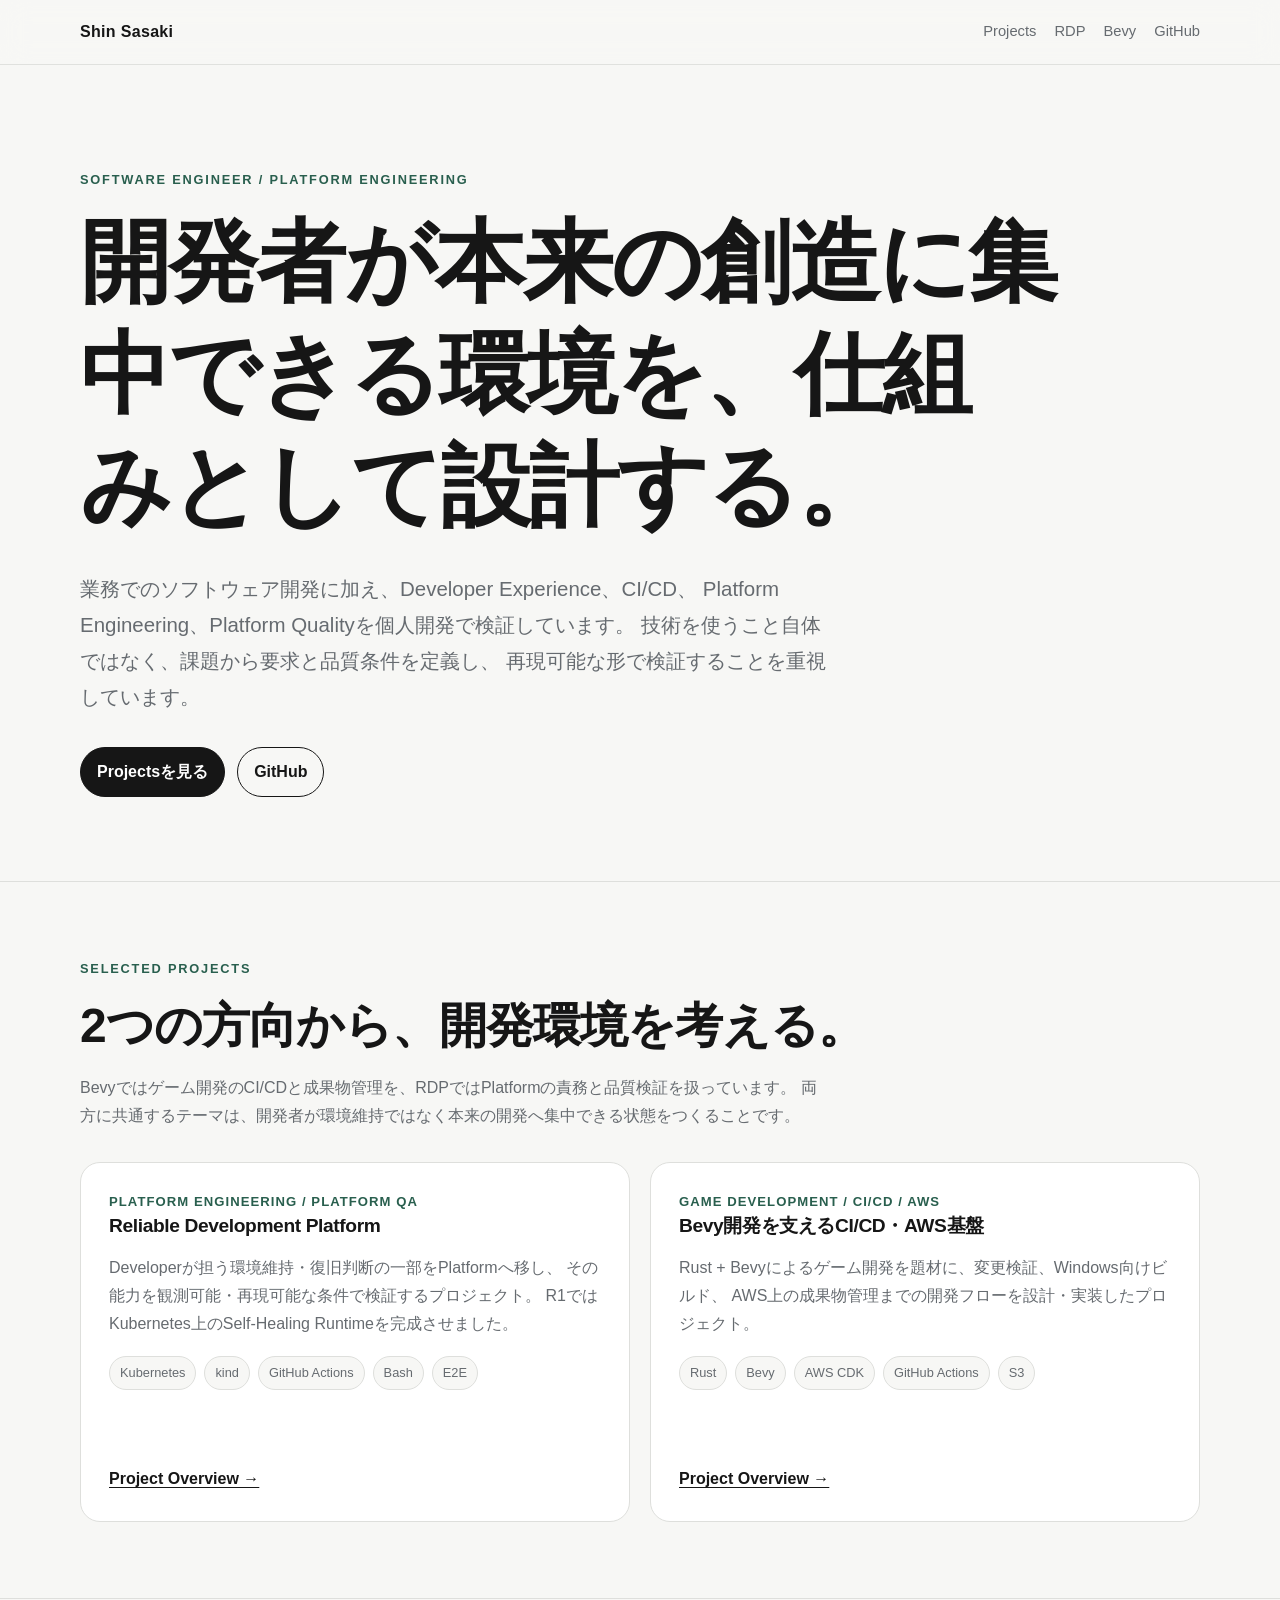
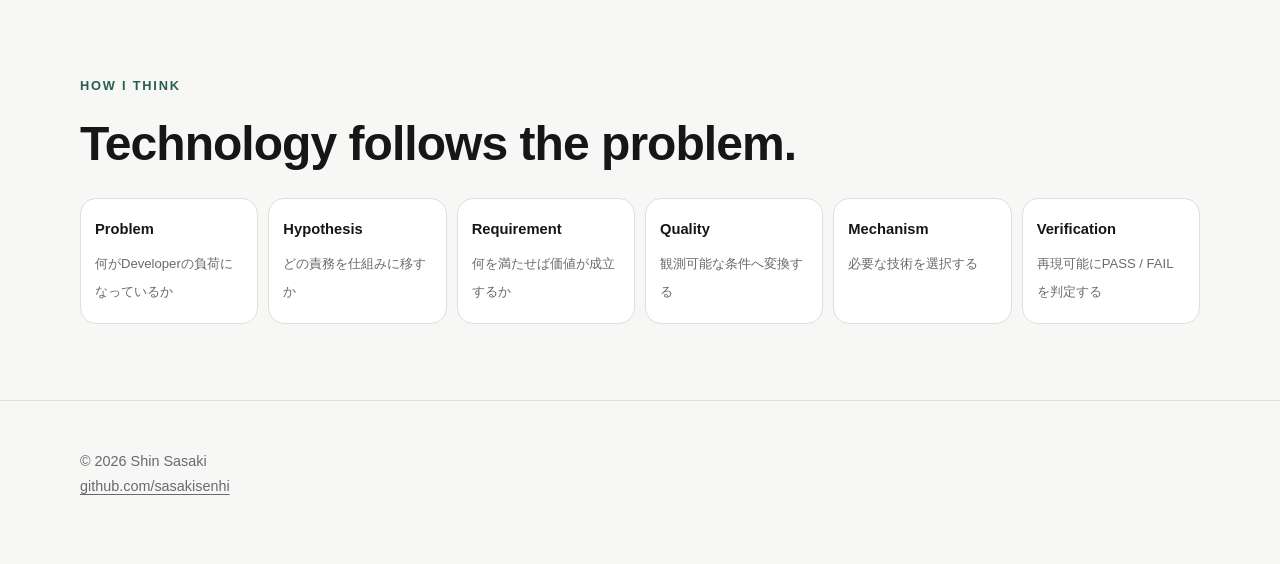
==== index.html @ 3844e2df "Standardize portfolio name to Shin Sasaki" ====
<!doctype html>
<html lang="ja">
<head>
  <meta charset="utf-8">
  <meta name="viewport" content="width=device-width, initial-scale=1">
  <meta name="description" content="佐々木 心のPlatform Engineering / Developer Experienceポートフォリオ">
  <title>佐々木 心 | Engineering Portfolio</title>
  <link rel="stylesheet" href="assets/styles.css">
</head>
<body>
<header class="site-header">
  <div class="container nav">
    <a class="brand" href="index.html">Shin Sasaki</a>
    <nav class="nav-links" aria-label="Primary">
      <a href="#projects">Projects</a>
      <a href="rdp.html">RDP</a>
      <a href="bevy.html">Bevy</a>
      <a href="https://github.com/sasakisenhi">GitHub</a>
    </nav>
  </div>
</header>

<main>
  <section class="hero">
    <div class="container">
      <p class="eyebrow">Software Engineer / Platform Engineering</p>
      <h1>開発者が本来の創造に集中できる環境を、仕組みとして設計する。</h1>
      <p class="lead">
        業務でのソフトウェア開発に加え、Developer Experience、CI/CD、
        Platform Engineering、Platform Qualityを個人開発で検証しています。
        技術を使うこと自体ではなく、課題から要求と品質条件を定義し、
        再現可能な形で検証することを重視しています。
      </p>
      <div class="hero-actions">
        <a class="button primary" href="#projects">Projectsを見る</a>
        <a class="button" href="https://github.com/sasakisenhi">GitHub</a>
      </div>
    </div>
  </section>

  <section class="section" id="projects">
    <div class="container">
      <p class="eyebrow">Selected Projects</p>
      <h2>2つの方向から、開発環境を考える。</h2>
      <p class="section-intro">
        Bevyではゲーム開発のCI/CDと成果物管理を、RDPではPlatformの責務と品質検証を扱っています。
        両方に共通するテーマは、開発者が環境維持ではなく本来の開発へ集中できる状態をつくることです。
      </p>

      <div class="grid-2">
        <article class="card project-card">
          <div>
            <div class="meta">Platform Engineering / Platform QA</div>
            <h3>Reliable Development Platform</h3>
            <p>
              Developerが担う環境維持・復旧判断の一部をPlatformへ移し、
              その能力を観測可能・再現可能な条件で検証するプロジェクト。
              R1ではKubernetes上のSelf-Healing Runtimeを完成させました。
            </p>
            <div class="tags">
              <span class="tag">Kubernetes</span><span class="tag">kind</span>
              <span class="tag">GitHub Actions</span><span class="tag">Bash</span>
              <span class="tag">E2E</span>
            </div>
          </div>
          <a class="card-link" href="rdp.html">Project Overview →</a>
        </article>

        <article class="card project-card">
          <div>
            <div class="meta">Game Development / CI/CD / AWS</div>
            <h3>Bevy開発を支えるCI/CD・AWS基盤</h3>
            <p>
              Rust + Bevyによるゲーム開発を題材に、変更検証、Windows向けビルド、
              AWS上の成果物管理までの開発フローを設計・実装したプロジェクト。
            </p>
            <div class="tags">
              <span class="tag">Rust</span><span class="tag">Bevy</span>
              <span class="tag">AWS CDK</span><span class="tag">GitHub Actions</span>
              <span class="tag">S3</span>
            </div>
          </div>
          <a class="card-link" href="bevy.html">Project Overview →</a>
        </article>
      </div>
    </div>
  </section>

  <section class="section">
    <div class="container">
      <p class="eyebrow">How I Think</p>
      <h2>Technology follows the problem.</h2>
      <div class="flow">
        <div class="flow-step"><strong>Problem</strong><span>何がDeveloperの負荷になっているか</span></div>
        <div class="flow-step"><strong>Hypothesis</strong><span>どの責務を仕組みに移すか</span></div>
        <div class="flow-step"><strong>Requirement</strong><span>何を満たせば価値が成立するか</span></div>
        <div class="flow-step"><strong>Quality</strong><span>観測可能な条件へ変換する</span></div>
        <div class="flow-step"><strong>Mechanism</strong><span>必要な技術を選択する</span></div>
        <div class="flow-step"><strong>Verification</strong><span>再現可能にPASS / FAILを判定する</span></div>
      </div>
    </div>
  </section>
</main>

<footer>
  <div class="container">
    <div>© 2026 Shin Sasaki</div>
    <div><a href="https://github.com/sasakisenhi">github.com/sasakisenhi</a></div>
  </div>
</footer>
</body>
</html>
---- assets/styles.css ----
:root {
  --bg: #f7f7f5;
  --surface: #ffffff;
  --text: #161616;
  --muted: #666b70;
  --line: #dedfdc;
  --accent: #295f4e;
  --accent-soft: #e9f1ed;
  --code: #f0f1ee;
  --max: 1120px;
}

* { box-sizing: border-box; }
html { scroll-behavior: smooth; }
body {
  margin: 0;
  background: var(--bg);
  color: var(--text);
  font-family: -apple-system, BlinkMacSystemFont, "Segoe UI", "Noto Sans JP",
    "Hiragino Kaku Gothic ProN", "Yu Gothic", sans-serif;
  line-height: 1.75;
}
a { color: inherit; text-decoration-thickness: 1px; text-underline-offset: 3px; }
a:hover { color: var(--accent); }
.container { width: min(calc(100% - 40px), var(--max)); margin: 0 auto; }
.site-header {
  position: sticky; top: 0; z-index: 20;
  backdrop-filter: blur(14px);
  background: rgba(247,247,245,.88);
  border-bottom: 1px solid rgba(222,223,220,.9);
}
.nav { min-height: 64px; display: flex; align-items: center; justify-content: space-between; gap: 24px; }
.brand { font-weight: 700; text-decoration: none; letter-spacing: .02em; }
.nav-links { display: flex; flex-wrap: wrap; gap: 18px; font-size: .92rem; color: var(--muted); }
.nav-links a { text-decoration: none; }
.hero { padding: 104px 0 84px; }
.eyebrow {
  margin: 0 0 16px; color: var(--accent); font-weight: 700;
  font-size: .8rem; letter-spacing: .14em; text-transform: uppercase;
}
h1, h2, h3 { line-height: 1.25; letter-spacing: -.02em; }
h1 { font-size: clamp(2.7rem, 7vw, 5.6rem); margin: 0; max-width: 980px; font-weight: 760; }
h2 { font-size: clamp(1.8rem, 4vw, 3rem); margin: 0 0 18px; }
h3 { font-size: 1.2rem; margin: 0 0 10px; }
.lead { max-width: 760px; font-size: clamp(1.05rem, 2vw, 1.28rem); color: var(--muted); margin: 28px 0 0; }
.hero-actions { display: flex; flex-wrap: wrap; gap: 12px; margin-top: 32px; }
.button {
  display: inline-flex; align-items: center; justify-content: center;
  padding: 10px 16px; border: 1px solid var(--text); border-radius: 999px;
  text-decoration: none; font-weight: 650; background: transparent;
}
.button.primary { background: var(--text); color: white; }
.button.primary:hover { background: var(--accent); border-color: var(--accent); color: white; }
.section { padding: 76px 0; border-top: 1px solid var(--line); }
.section-intro { max-width: 740px; color: var(--muted); margin-bottom: 32px; }
.grid-2 { display: grid; grid-template-columns: repeat(2, minmax(0,1fr)); gap: 20px; }
.grid-3 { display: grid; grid-template-columns: repeat(3, minmax(0,1fr)); gap: 16px; }
.card {
  background: var(--surface); border: 1px solid var(--line); border-radius: 20px;
  padding: 28px;
}
.project-card {
  min-height: 360px; display: flex; flex-direction: column; justify-content: space-between;
}
.project-card .meta { color: var(--accent); font-size: .82rem; font-weight: 700; letter-spacing: .08em; text-transform: uppercase; }
.project-card p { color: var(--muted); }
.tags { display: flex; flex-wrap: wrap; gap: 8px; margin: 18px 0 0; }
.tag { border: 1px solid var(--line); border-radius: 999px; padding: 5px 10px; font-size: .8rem; color: var(--muted); background: var(--bg); }
.card-link { margin-top: 28px; font-weight: 700; }
.diagram {
  background: var(--surface); border: 1px solid var(--line); border-radius: 24px;
  padding: 22px; overflow-x: auto;
}
.diagram svg { display: block; width: 100%; height: auto; min-width: 700px; }
.kicker {
  display: inline-block; background: var(--accent-soft); color: var(--accent);
  border-radius: 999px; padding: 5px 10px; font-weight: 700; font-size: .8rem;
}
.metric { font-size: 2rem; font-weight: 760; line-height: 1.1; margin-bottom: 6px; }
.muted { color: var(--muted); }
.callout {
  border-left: 3px solid var(--accent); padding: 16px 0 16px 20px;
  max-width: 850px; font-size: 1.1rem;
}
.flow {
  display: grid; grid-template-columns: repeat(6, minmax(120px,1fr)); gap: 10px;
  align-items: stretch; margin-top: 24px;
}
.flow-step {
  background: var(--surface); border: 1px solid var(--line); border-radius: 16px;
  padding: 18px 14px; min-height: 110px;
}
.flow-step strong { display: block; font-size: .92rem; margin-bottom: 7px; }
.flow-step span { color: var(--muted); font-size: .82rem; }
.list-clean { list-style: none; padding: 0; margin: 0; }
.list-clean li { padding: 14px 0; border-bottom: 1px solid var(--line); }
.list-clean li:last-child { border-bottom: 0; }
footer { padding: 48px 0 64px; border-top: 1px solid var(--line); color: var(--muted); font-size: .9rem; }
code { background: var(--code); border-radius: 6px; padding: .1em .35em; font-family: ui-monospace, SFMono-Regular, Menlo, monospace; font-size: .92em; }

@media (max-width: 800px) {
  .hero { padding: 72px 0 58px; }
  .grid-2, .grid-3 { grid-template-columns: 1fr; }
  .flow { grid-template-columns: 1fr 1fr; }
  .evidence-block { grid-template-columns: 1fr; }
  .terminal-shot img { margin: 0 auto; }
  .nav { align-items: flex-start; padding: 14px 0; }
  .nav-links { justify-content: flex-end; }
}
@media (max-width: 520px) {
  .container { width: min(calc(100% - 28px), var(--max)); }
  .flow { grid-template-columns: 1fr; }
  .nav { flex-direction: column; gap: 8px; }
  h1 { font-size: 2.55rem; }
}


.evidence-block {
  margin-top: 32px;
  display: grid;
  grid-template-columns: minmax(0, 1fr) 360px;
  gap: 32px;
  align-items: center;
  background: var(--surface);
  border: 1px solid var(--line);
  border-radius: 24px;
  padding: 28px;
}
.evidence-copy .eyebrow { margin-bottom: 10px; }
.evidence-copy h3 { font-size: 1.45rem; }
.terminal-shot { margin: 0; }
.terminal-shot img {
  display: block;
  width: 340px;
  max-width: 100%;
  height: auto;
  border-radius: 12px;
  box-shadow: 0 14px 36px rgba(22, 22, 22, .12);
}
.terminal-shot figcaption {
  margin-top: 10px;
  color: var(--muted);
  font-size: .82rem;
  line-height: 1.55;
}
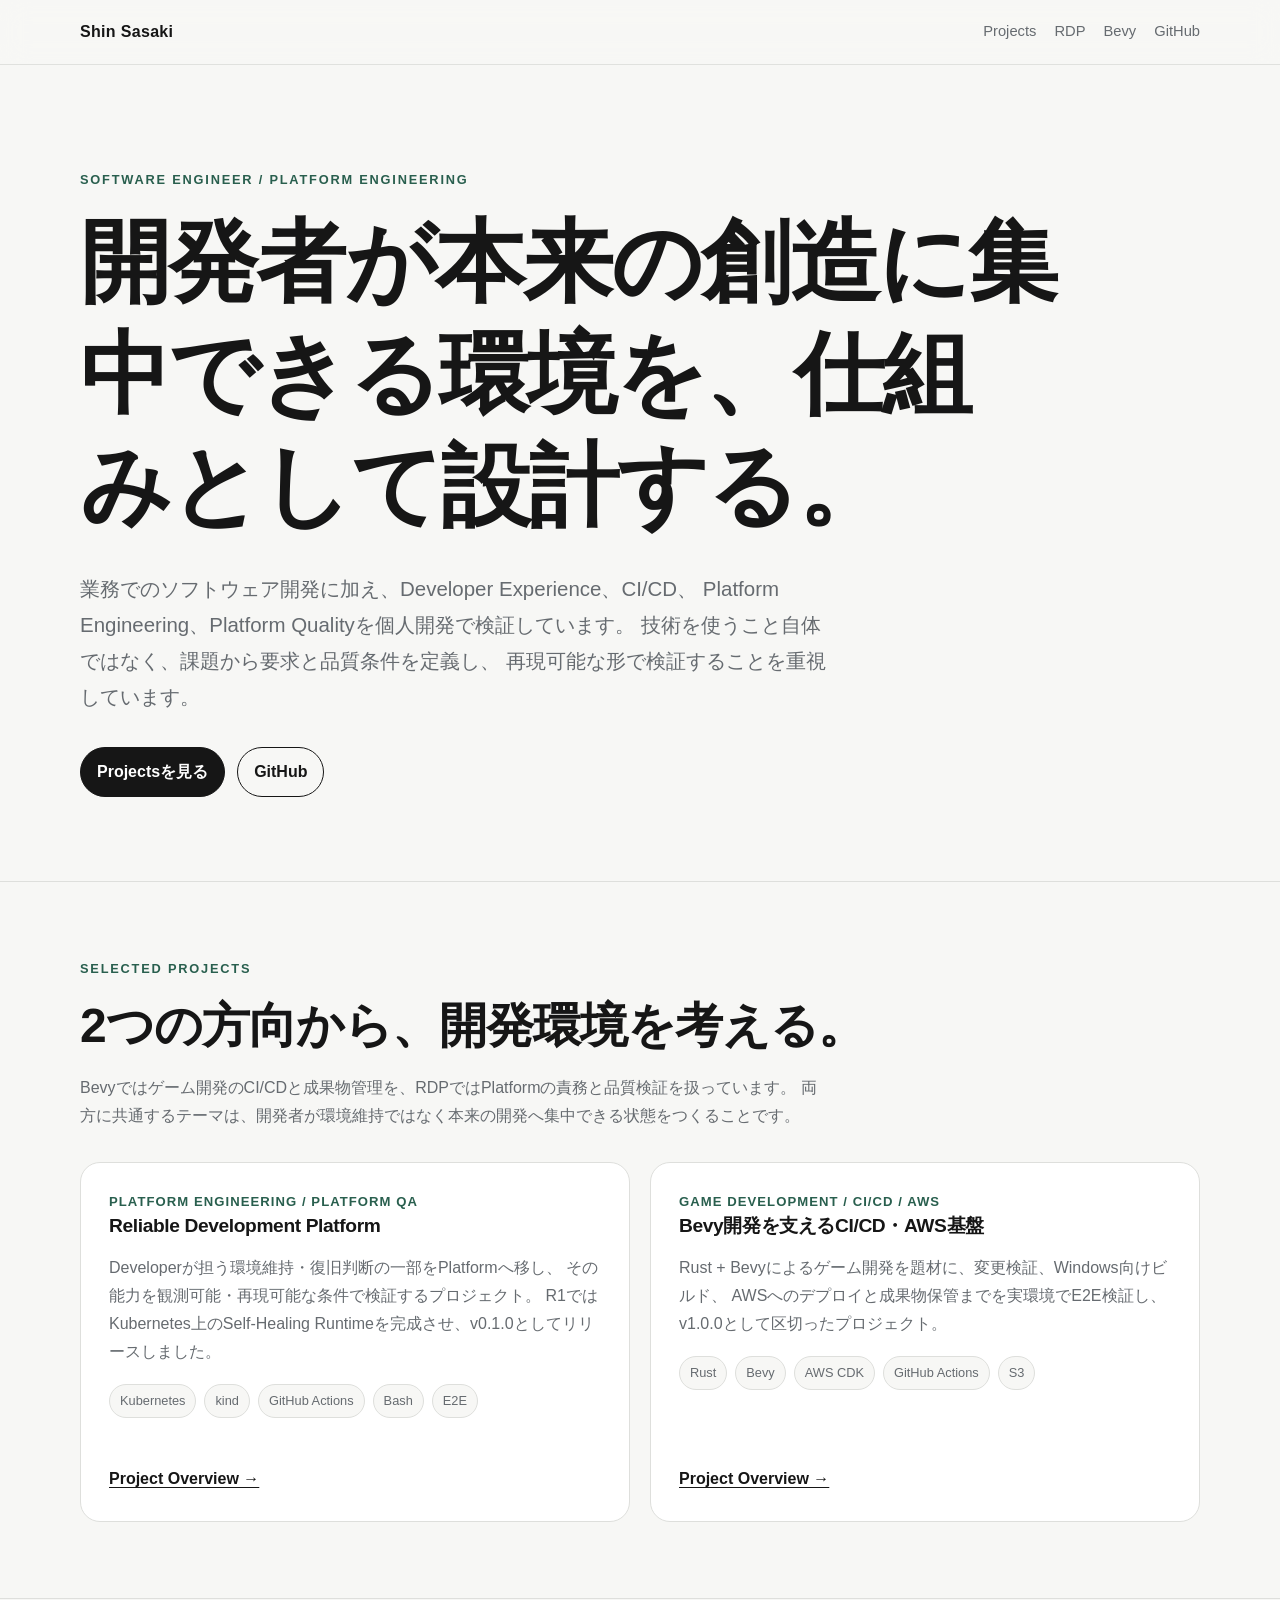
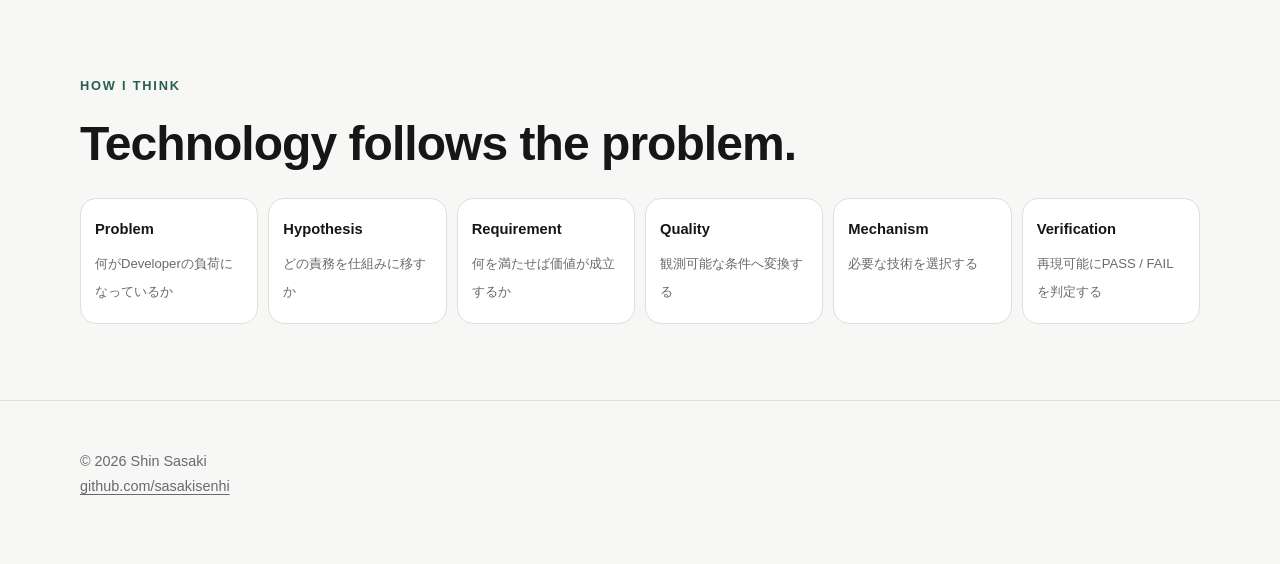
==== commit 1bdfd569: "Update project completion status" ====
--- a/index.html
+++ b/index.html
@@ -55,7 +55,7 @@
             <p>
               Developerが担う環境維持・復旧判断の一部をPlatformへ移し、
               その能力を観測可能・再現可能な条件で検証するプロジェクト。
-              R1ではKubernetes上のSelf-Healing Runtimeを完成させました。
+              R1ではKubernetes上のSelf-Healing Runtimeを完成させ、v0.1.0としてリリースしました。
             </p>
             <div class="tags">
               <span class="tag">Kubernetes</span><span class="tag">kind</span>
@@ -72,7 +72,7 @@
             <h3>Bevy開発を支えるCI/CD・AWS基盤</h3>
             <p>
               Rust + Bevyによるゲーム開発を題材に、変更検証、Windows向けビルド、
-              AWS上の成果物管理までの開発フローを設計・実装したプロジェクト。
+              AWSへのデプロイと成果物保管までを実環境でE2E検証し、v1.0.0として区切ったプロジェクト。
             </p>
             <div class="tags">
               <span class="tag">Rust</span><span class="tag">Bevy</span>
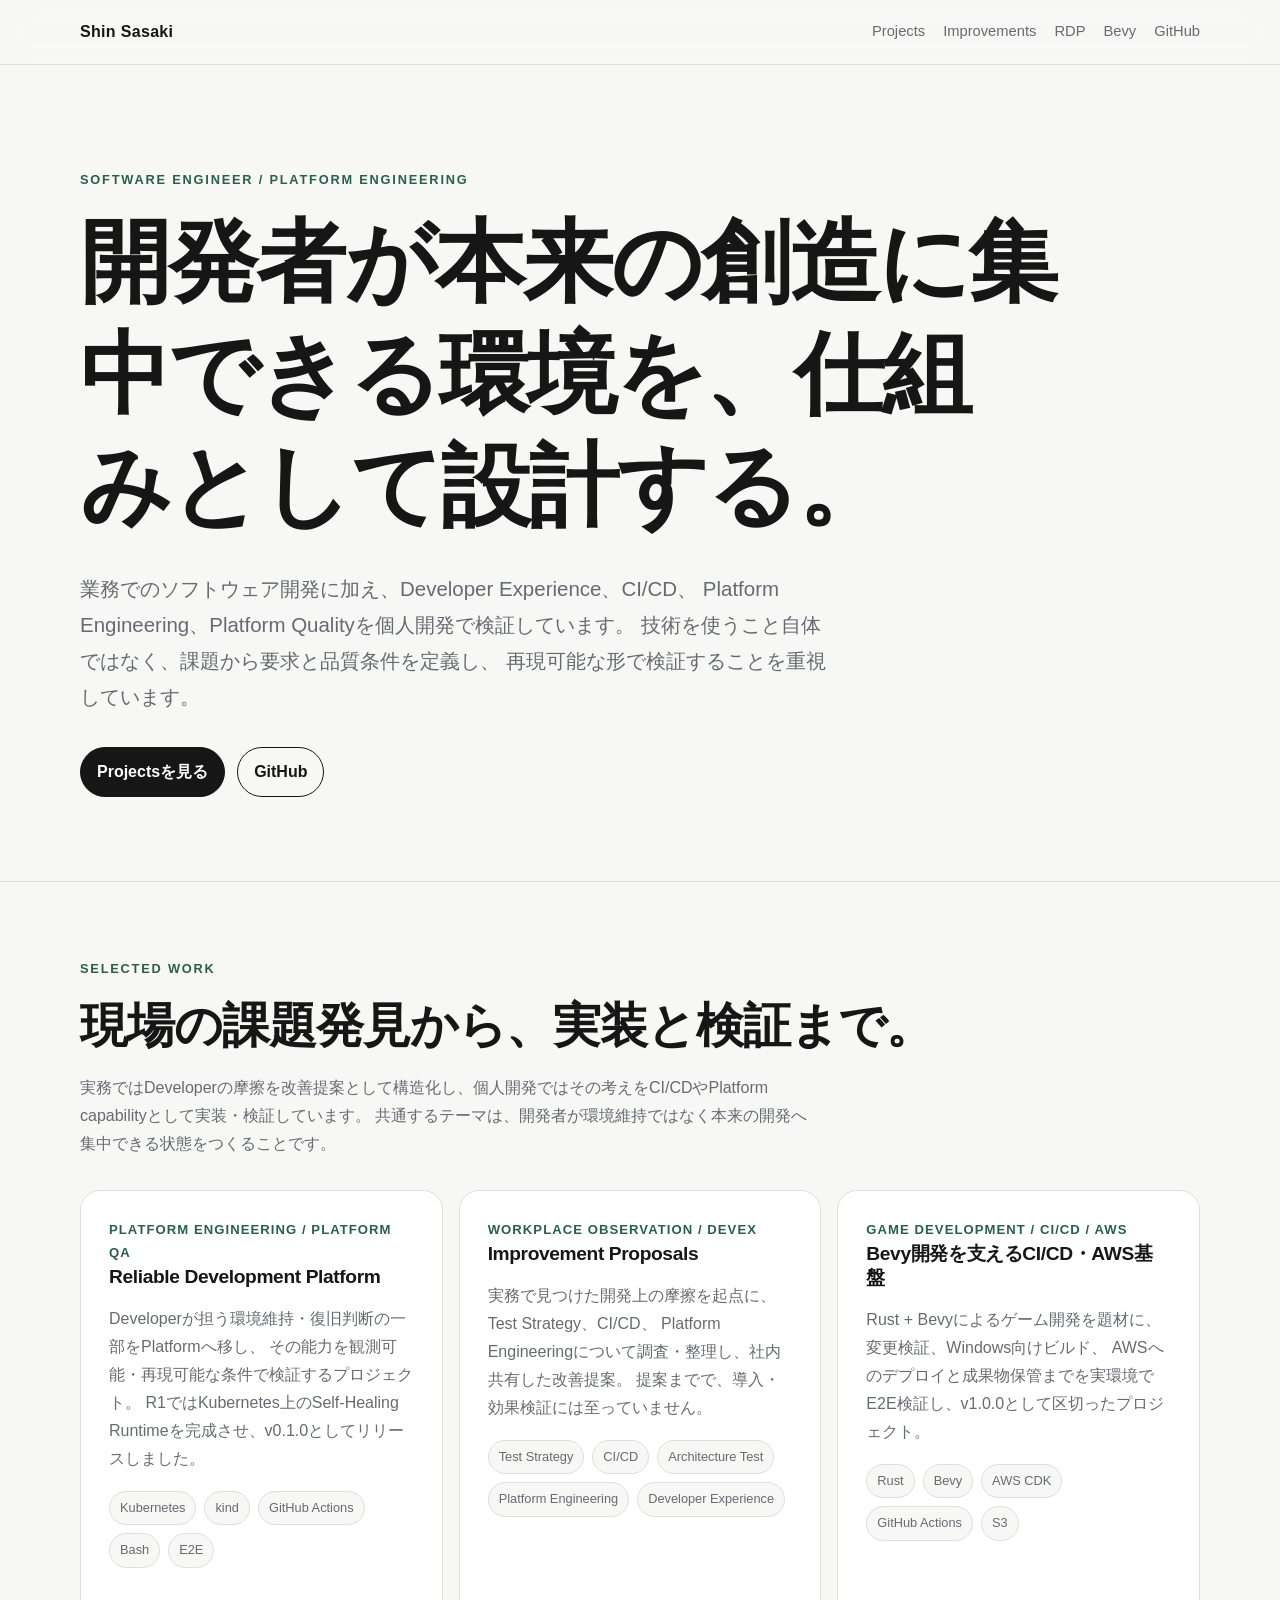
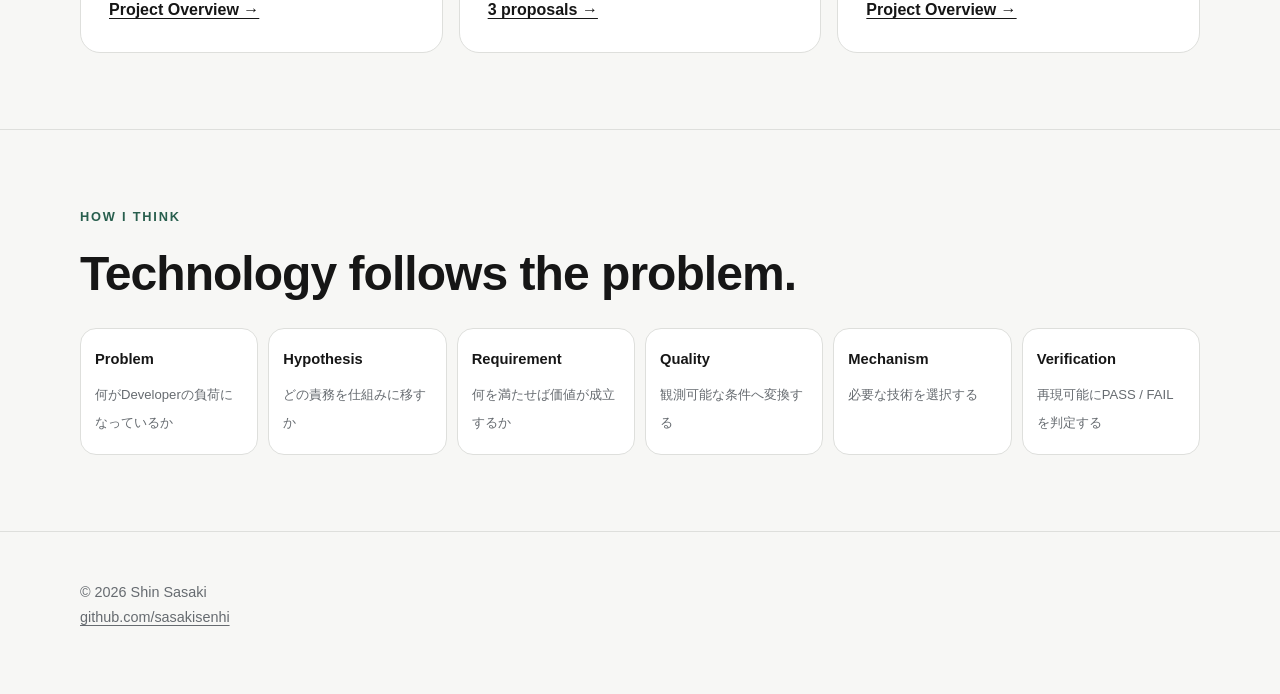
==== commit ccc1228f: "Add improvement proposals to portfolio index" ====
--- a/index.html
+++ b/index.html
@@ -13,6 +13,7 @@
     <a class="brand" href="index.html">Shin Sasaki</a>
     <nav class="nav-links" aria-label="Primary">
       <a href="#projects">Projects</a>
+      <a href="improvements.html">Improvements</a>
       <a href="rdp.html">RDP</a>
       <a href="bevy.html">Bevy</a>
       <a href="https://github.com/sasakisenhi">GitHub</a>
@@ -40,14 +41,14 @@
 
   <section class="section" id="projects">
     <div class="container">
-      <p class="eyebrow">Selected Projects</p>
-      <h2>2つの方向から、開発環境を考える。</h2>
+      <p class="eyebrow">Selected Work</p>
+      <h2>現場の課題発見から、実装と検証まで。</h2>
       <p class="section-intro">
-        Bevyではゲーム開発のCI/CDと成果物管理を、RDPではPlatformの責務と品質検証を扱っています。
-        両方に共通するテーマは、開発者が環境維持ではなく本来の開発へ集中できる状態をつくることです。
+        実務ではDeveloperの摩擦を改善提案として構造化し、個人開発ではその考えをCI/CDやPlatform capabilityとして実装・検証しています。
+        共通するテーマは、開発者が環境維持ではなく本来の開発へ集中できる状態をつくることです。
       </p>
 
-      <div class="grid-2">
+      <div class="grid-3">
         <article class="card project-card">
           <div>
             <div class="meta">Platform Engineering / Platform QA</div>
@@ -64,6 +65,24 @@
             </div>
           </div>
           <a class="card-link" href="rdp.html">Project Overview →</a>
+        </article>
+
+        <article class="card project-card">
+          <div>
+            <div class="meta">Workplace Observation / DevEx</div>
+            <h3>Improvement Proposals</h3>
+            <p>
+              実務で見つけた開発上の摩擦を起点に、Test Strategy、CI/CD、
+              Platform Engineeringについて調査・整理し、社内共有した改善提案。
+              提案までで、導入・効果検証には至っていません。
+            </p>
+            <div class="tags">
+              <span class="tag">Test Strategy</span><span class="tag">CI/CD</span>
+              <span class="tag">Architecture Test</span><span class="tag">Platform Engineering</span>
+              <span class="tag">Developer Experience</span>
+            </div>
+          </div>
+          <a class="card-link" href="improvements.html">3 proposals →</a>
         </article>
 
         <article class="card project-card">
--- a/assets/styles.css
+++ b/assets/styles.css
@@ -144,3 +144,24 @@
   font-size: .82rem;
   line-height: 1.55;
 }
+
+
+.wide-shot {
+  margin: 32px 0 0;
+}
+.wide-shot img {
+  display: block;
+  width: 100%;
+  height: auto;
+  border: 1px solid var(--line);
+  border-radius: 16px;
+  box-shadow: 0 14px 36px rgba(22, 22, 22, .12);
+}
+.wide-shot figcaption {
+  margin-top: 12px;
+  color: var(--muted);
+  font-size: .84rem;
+  line-height: 1.6;
+}
+
+/* Bevy v1.0.0 portfolio evidence asset. */
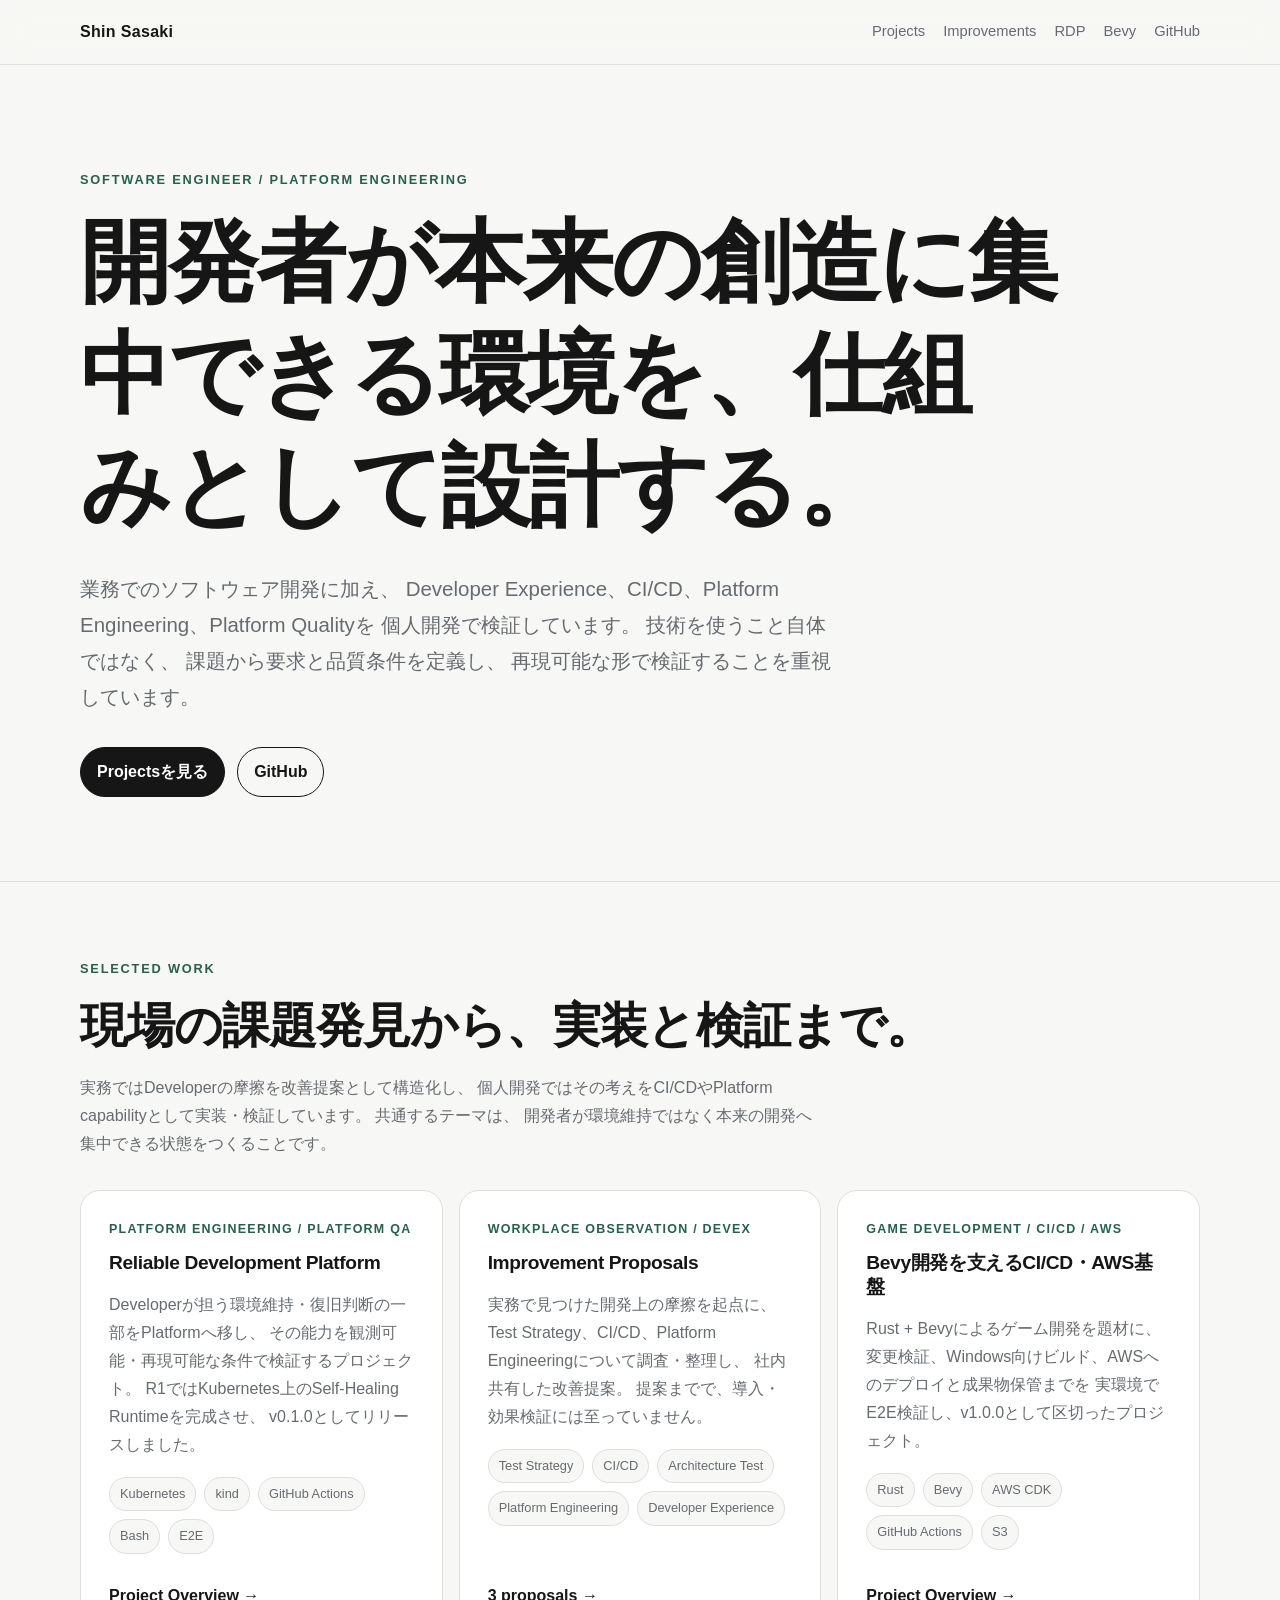
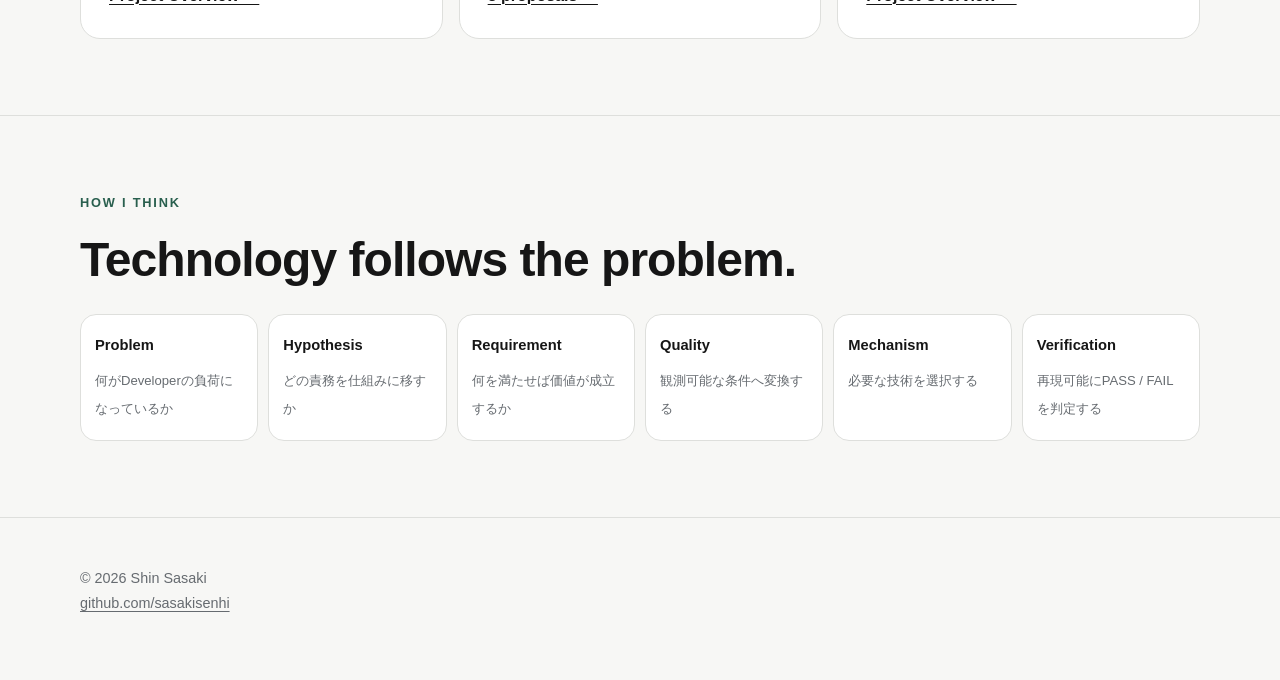
==== commit 8fac3a1a: "Refine semantic line breaks on portfolio index" ====
--- a/index.html
+++ b/index.html
@@ -25,12 +25,14 @@
   <section class="hero">
     <div class="container">
       <p class="eyebrow">Software Engineer / Platform Engineering</p>
-      <h1>開発者が本来の創造に集中できる環境を、仕組みとして設計する。</h1>
+      <h1><span class="phrase">開発者が本来の創造に集中できる環境を、</span><span class="phrase">仕組みとして設計する。</span></h1>
       <p class="lead">
-        業務でのソフトウェア開発に加え、Developer Experience、CI/CD、
-        Platform Engineering、Platform Qualityを個人開発で検証しています。
-        技術を使うこと自体ではなく、課題から要求と品質条件を定義し、
-        再現可能な形で検証することを重視しています。
+        <span class="phrase">業務でのソフトウェア開発に加え、</span>
+        <span class="phrase">Developer Experience、CI/CD、Platform Engineering、Platform Qualityを</span>
+        <span class="phrase">個人開発で検証しています。</span>
+        <span class="phrase">技術を使うこと自体ではなく、</span>
+        <span class="phrase">課題から要求と品質条件を定義し、</span>
+        <span class="phrase">再現可能な形で検証することを重視しています。</span>
       </p>
       <div class="hero-actions">
         <a class="button primary" href="#projects">Projectsを見る</a>
@@ -42,10 +44,12 @@
   <section class="section" id="projects">
     <div class="container">
       <p class="eyebrow">Selected Work</p>
-      <h2>現場の課題発見から、実装と検証まで。</h2>
+      <h2><span class="phrase">現場の課題発見から、</span><span class="phrase">実装と検証まで。</span></h2>
       <p class="section-intro">
-        実務ではDeveloperの摩擦を改善提案として構造化し、個人開発ではその考えをCI/CDやPlatform capabilityとして実装・検証しています。
-        共通するテーマは、開発者が環境維持ではなく本来の開発へ集中できる状態をつくることです。
+        <span class="phrase">実務ではDeveloperの摩擦を改善提案として構造化し、</span>
+        <span class="phrase">個人開発ではその考えをCI/CDやPlatform capabilityとして実装・検証しています。</span>
+        <span class="phrase">共通するテーマは、</span>
+        <span class="phrase">開発者が環境維持ではなく本来の開発へ集中できる状態をつくることです。</span>
       </p>
 
       <div class="grid-3">
@@ -54,9 +58,10 @@
             <div class="meta">Platform Engineering / Platform QA</div>
             <h3>Reliable Development Platform</h3>
             <p>
-              Developerが担う環境維持・復旧判断の一部をPlatformへ移し、
-              その能力を観測可能・再現可能な条件で検証するプロジェクト。
-              R1ではKubernetes上のSelf-Healing Runtimeを完成させ、v0.1.0としてリリースしました。
+              <span class="phrase">Developerが担う環境維持・復旧判断の一部をPlatformへ移し、</span>
+              <span class="phrase">その能力を観測可能・再現可能な条件で検証するプロジェクト。</span>
+              <span class="phrase">R1ではKubernetes上のSelf-Healing Runtimeを完成させ、</span>
+              <span class="phrase">v0.1.0としてリリースしました。</span>
             </p>
             <div class="tags">
               <span class="tag">Kubernetes</span><span class="tag">kind</span>
@@ -72,9 +77,10 @@
             <div class="meta">Workplace Observation / DevEx</div>
             <h3>Improvement Proposals</h3>
             <p>
-              実務で見つけた開発上の摩擦を起点に、Test Strategy、CI/CD、
-              Platform Engineeringについて調査・整理し、社内共有した改善提案。
-              提案までで、導入・効果検証には至っていません。
+              <span class="phrase">実務で見つけた開発上の摩擦を起点に、</span>
+              <span class="phrase">Test Strategy、CI/CD、Platform Engineeringについて調査・整理し、</span>
+              <span class="phrase">社内共有した改善提案。</span>
+              <span class="phrase">提案までで、導入・効果検証には至っていません。</span>
             </p>
             <div class="tags">
               <span class="tag">Test Strategy</span><span class="tag">CI/CD</span>
@@ -90,8 +96,9 @@
             <div class="meta">Game Development / CI/CD / AWS</div>
             <h3>Bevy開発を支えるCI/CD・AWS基盤</h3>
             <p>
-              Rust + Bevyによるゲーム開発を題材に、変更検証、Windows向けビルド、
-              AWSへのデプロイと成果物保管までを実環境でE2E検証し、v1.0.0として区切ったプロジェクト。
+              <span class="phrase">Rust + Bevyによるゲーム開発を題材に、</span>
+              <span class="phrase">変更検証、Windows向けビルド、AWSへのデプロイと成果物保管までを</span>
+              <span class="phrase">実環境でE2E検証し、v1.0.0として区切ったプロジェクト。</span>
             </p>
             <div class="tags">
               <span class="tag">Rust</span><span class="tag">Bevy</span>
--- a/assets/styles.css
+++ b/assets/styles.css
@@ -165,3 +165,145 @@
 }
 
 /* Bevy v1.0.0 portfolio evidence asset. */
+
+
+/* Improvement proposals */
+.status-strip {
+  display: flex;
+  flex-wrap: wrap;
+  gap: 10px;
+  margin-top: 28px;
+}
+.status-strip span {
+  padding: 7px 11px;
+  border: 1px solid var(--line);
+  border-radius: 999px;
+  background: var(--surface);
+  color: var(--muted);
+  font-size: .82rem;
+}
+.status-strip strong { color: var(--text); }
+.proposal-lead {
+  display: grid;
+  grid-template-columns: minmax(0, 1fr) 220px;
+  gap: 28px;
+  align-items: start;
+  margin: 28px 0;
+}
+.proposal-lead p { color: var(--muted); }
+.proposal-metric {
+  background: var(--surface);
+  border: 1px solid var(--line);
+  border-radius: 20px;
+  padding: 26px;
+}
+.proposal-grid { margin-top: 20px; }
+.compact-list li {
+  padding: 10px 0;
+  color: var(--muted);
+}
+.card .meta {
+  color: var(--accent);
+  font-size: .78rem;
+  font-weight: 700;
+  letter-spacing: .1em;
+  text-transform: uppercase;
+  margin-bottom: 10px;
+}
+.proposal-status {
+  margin-top: 24px;
+  color: var(--muted);
+  font-size: .9rem;
+}
+.test-pyramid {
+  display: flex;
+  flex-direction: column;
+  align-items: center;
+  gap: 7px;
+  margin: 34px auto;
+  max-width: 760px;
+}
+.pyramid-layer {
+  display: flex;
+  justify-content: space-between;
+  gap: 18px;
+  padding: 13px 18px;
+  border: 1px solid var(--line);
+  background: var(--surface);
+  border-radius: 12px;
+}
+.pyramid-layer span { color: var(--muted); font-size: .86rem; }
+.layer-e2e { width: 42%; }
+.layer-system { width: 58%; }
+.layer-integration { width: 76%; }
+.layer-unit { width: 100%; background: var(--accent-soft); border-color: #b9d0c6; }
+.pipeline {
+  display: flex;
+  align-items: stretch;
+  gap: 10px;
+}
+.proposal-pipeline {
+  margin: 34px 0;
+  overflow-x: auto;
+  padding-bottom: 6px;
+}
+.pipeline-node {
+  min-width: 150px;
+  padding: 18px 16px;
+  border: 1px solid var(--line);
+  border-radius: 16px;
+  background: var(--surface);
+}
+.pipeline-node strong { display: block; margin-bottom: 5px; }
+.pipeline-node span { color: var(--muted); font-size: .82rem; }
+.pipeline-arrow {
+  display: flex;
+  align-items: center;
+  color: var(--accent);
+  font-size: 1.35rem;
+  font-weight: 700;
+}
+.accent-node { background: var(--accent-soft); border-color: #b9d0c6; }
+.related-card { border-color: #b9d0c6; }
+.proposal-quote { margin: 30px 0; }
+.platform-map {
+  margin: 34px 0;
+  padding: 26px;
+  border: 1px solid var(--line);
+  border-radius: 24px;
+  background: var(--surface);
+  text-align: center;
+}
+.platform-users {
+  display: grid;
+  grid-template-columns: repeat(2, minmax(0,1fr));
+  gap: 14px;
+}
+.platform-arrow {
+  color: var(--accent);
+  font-size: 1.5rem;
+  margin: 10px 0;
+}
+.platform-core {
+  border: 1px solid #b9d0c6;
+  background: var(--accent-soft);
+  border-radius: 18px;
+  padding: 22px;
+}
+.platform-tags { justify-content: center; }
+.platform-outcome {
+  color: var(--muted);
+  font-size: .9rem;
+}
+.flow-3 { grid-template-columns: repeat(3, minmax(0,1fr)); }
+
+@media (max-width: 800px) {
+  .proposal-lead { grid-template-columns: 1fr; }
+  .proposal-metric { max-width: 320px; }
+  .platform-users { grid-template-columns: 1fr; }
+  .flow-3 { grid-template-columns: 1fr; }
+}
+@media (max-width: 600px) {
+  .pyramid-layer { width: 100% !important; }
+  .pipeline-arrow { padding: 0 2px; }
+}
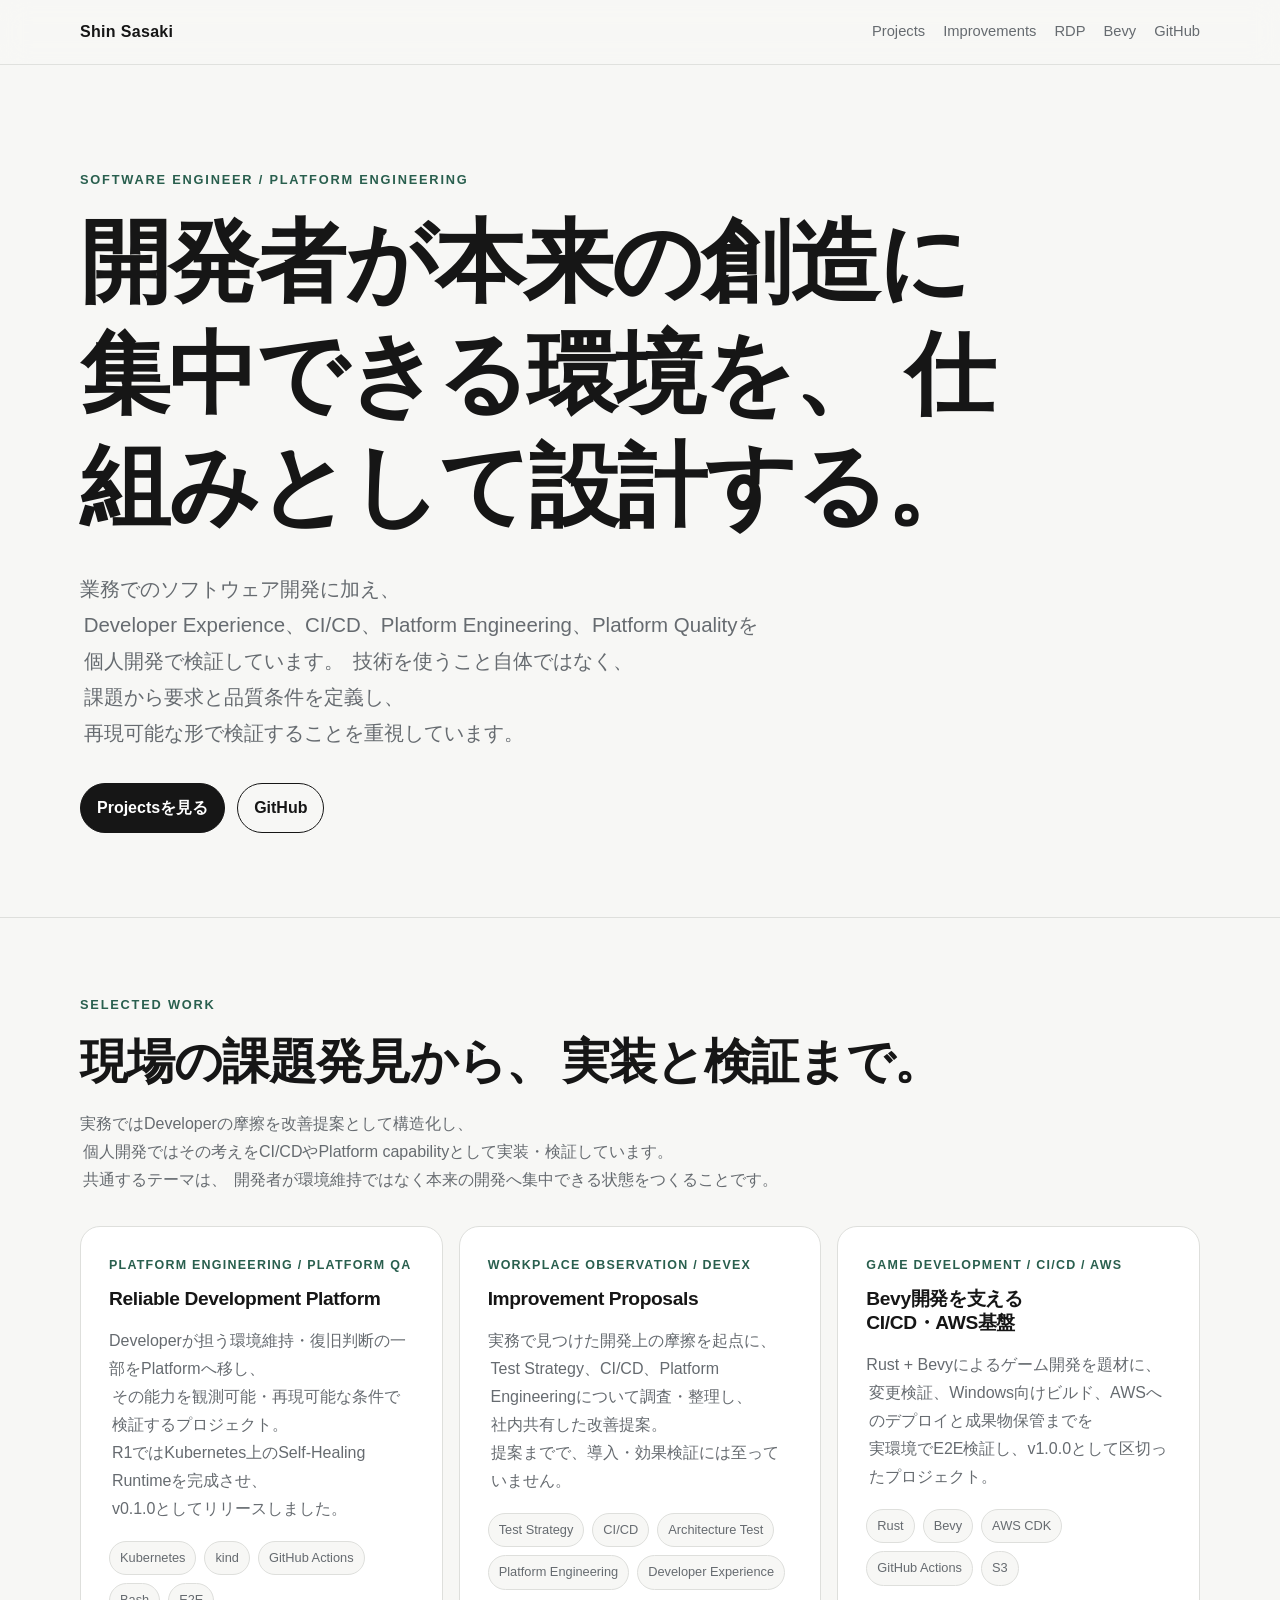
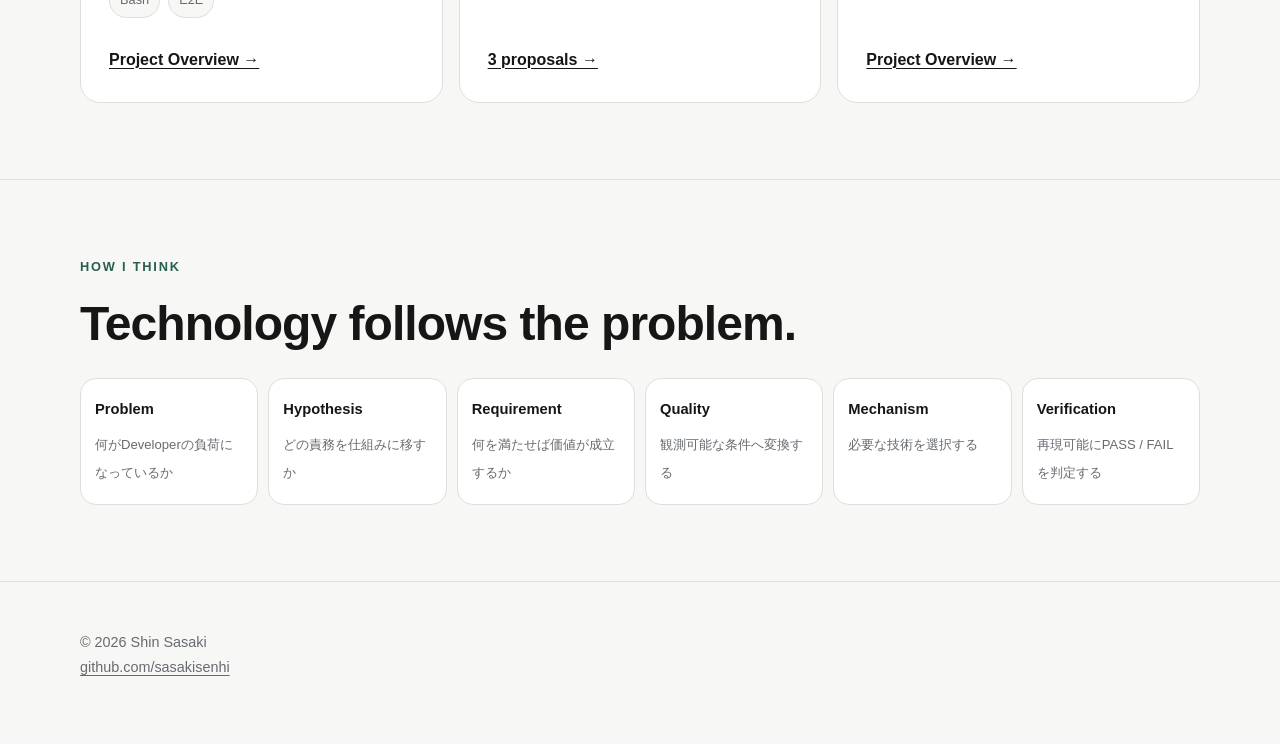
==== commit e386cb18: "Refine hero headline wrapping" ====
--- a/index.html
+++ b/index.html
@@ -25,7 +25,11 @@
   <section class="hero">
     <div class="container">
       <p class="eyebrow">Software Engineer / Platform Engineering</p>
-      <h1><span class="phrase">開発者が本来の創造に集中できる環境を、</span><span class="phrase">仕組みとして設計する。</span></h1>
+      <h1 class="hero-title">
+        <span class="headline-segment">開発者が本来の創造に</span>
+        <span class="headline-segment"><span class="keep-together">集中</span>できる環境を、</span>
+        <span class="headline-segment">仕組みとして設計する。</span>
+      </h1>
       <p class="lead">
         <span class="phrase">業務でのソフトウェア開発に加え、</span>
         <span class="phrase">Developer Experience、CI/CD、Platform Engineering、Platform Qualityを</span>
--- a/assets/styles.css
+++ b/assets/styles.css
@@ -307,3 +307,30 @@
   .pyramid-layer { width: 100% !important; }
   .pipeline-arrow { padding: 0 2px; }
 }
+
+
+/* Semantic Japanese line wrapping */
+h1, h2, h3 {
+  text-wrap: balance;
+}
+p, li, figcaption, .callout, .muted {
+  text-wrap: pretty;
+  line-break: strict;
+  word-break: normal;
+}
+.phrase {
+  display: inline-block;
+  max-width: 100%;
+}
+.phrase + .phrase {
+  margin-left: .18em;
+}
+
+@media (max-width: 600px) {
+  .phrase {
+    display: inline;
+  }
+  .phrase + .phrase {
+    margin-left: 0;
+  }
+}
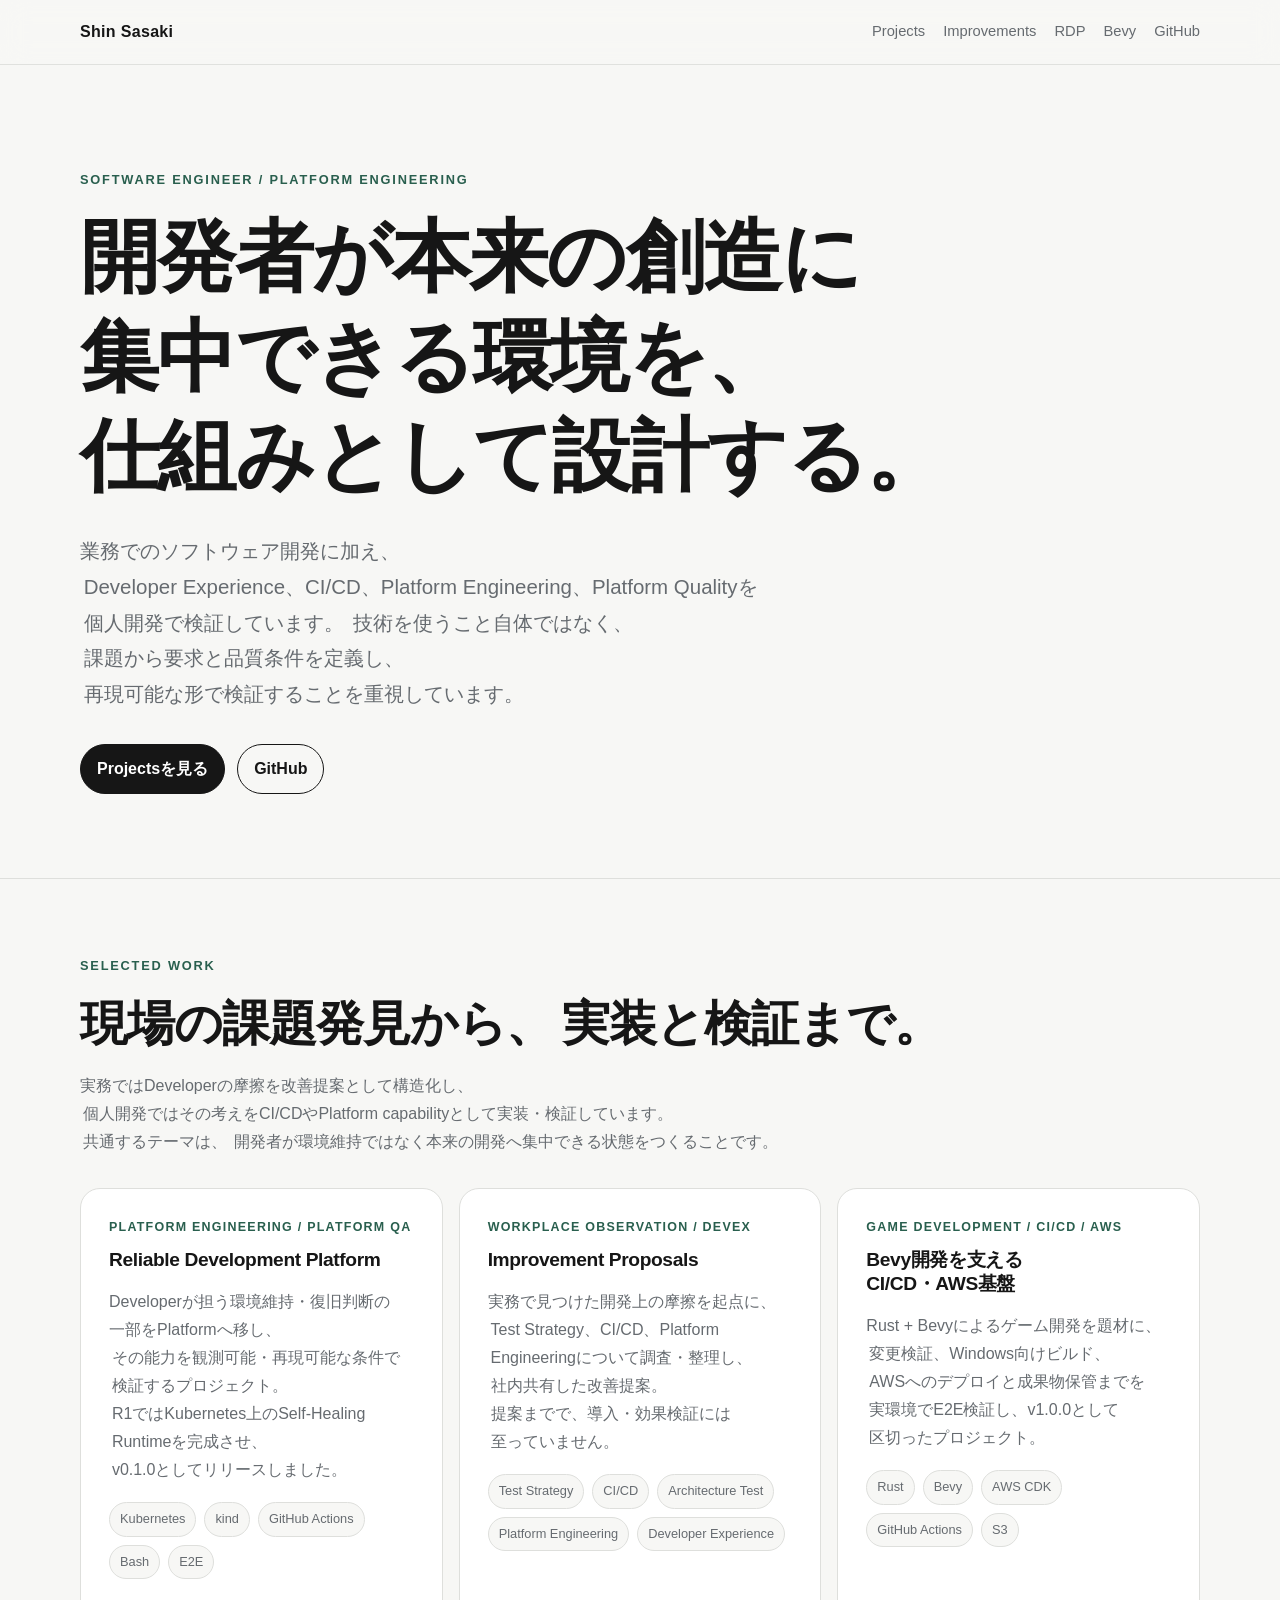
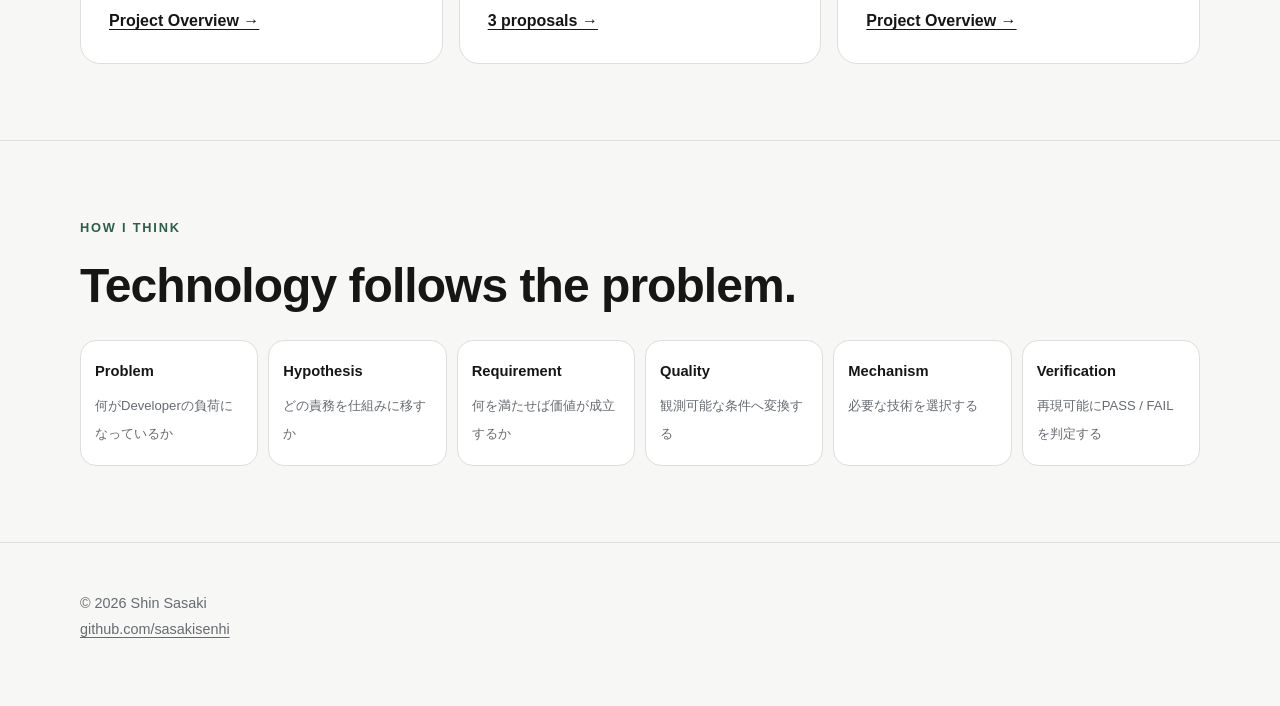
==== commit e46d70ea: "Bust stylesheet cache for index.html" ====
--- a/index.html
+++ b/index.html
@@ -5,7 +5,7 @@
   <meta name="viewport" content="width=device-width, initial-scale=1">
   <meta name="description" content="佐々木 心のPlatform Engineering / Developer Experienceポートフォリオ">
   <title>佐々木 心 | Engineering Portfolio</title>
-  <link rel="stylesheet" href="assets/styles.css">
+  <link rel="stylesheet" href="assets/styles.css?v=7">
 </head>
 <body>
 <header class="site-header">
--- a/assets/styles.css
+++ b/assets/styles.css
@@ -334,3 +334,63 @@
     margin-left: 0;
   }
 }
+
+
+/* Responsive semantic wrapping for Japanese copy */
+.hero-title {
+  max-width: 1080px;
+  font-size: clamp(2.55rem, 6.2vw, 5.2rem);
+}
+.hero-title .headline-segment {
+  display: block;
+  width: max-content;
+  max-width: 100%;
+}
+.keep-together {
+  white-space: nowrap;
+}
+
+@supports (word-break: auto-phrase) {
+  h1, h2, h3,
+  .lead, .section-intro,
+  .card p, .callout, .muted,
+  .phrase {
+    word-break: auto-phrase;
+  }
+}
+
+@media (max-width: 800px) {
+  .hero-title {
+    font-size: clamp(2.45rem, 10vw, 4.2rem);
+  }
+  .hero-title .headline-segment {
+    display: inline;
+    width: auto;
+  }
+}
+
+@media (max-width: 520px) {
+  .hero-title {
+    font-size: clamp(2.2rem, 11vw, 2.8rem);
+  }
+}
+
+
+/* Hard guard for desktop hero headline */
+@media (min-width: 801px) {
+  .hero-title .headline-segment {
+    display: block;
+    width: auto;
+    max-width: none;
+    white-space: nowrap;
+  }
+}
+
+@media (max-width: 800px) {
+  .hero-title .headline-segment {
+    display: inline;
+    width: auto;
+    max-width: 100%;
+    white-space: normal;
+  }
+}
